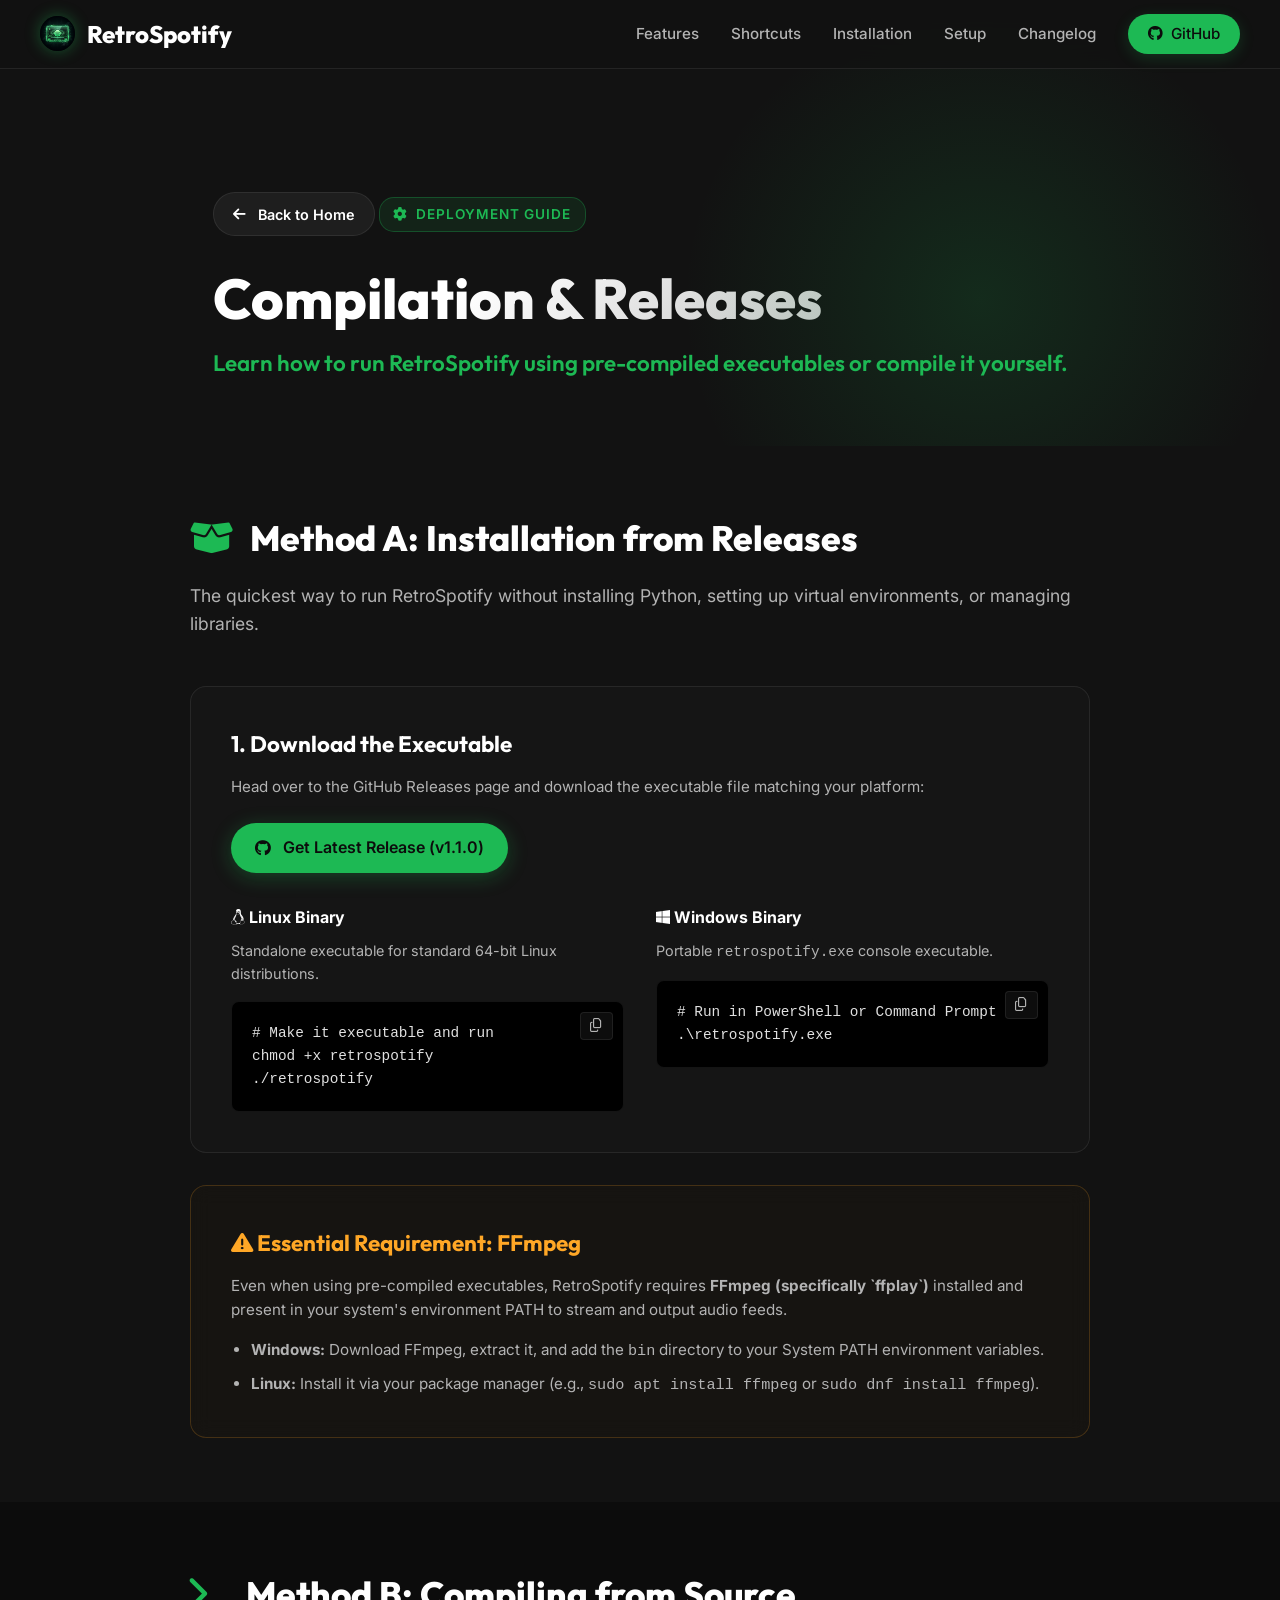
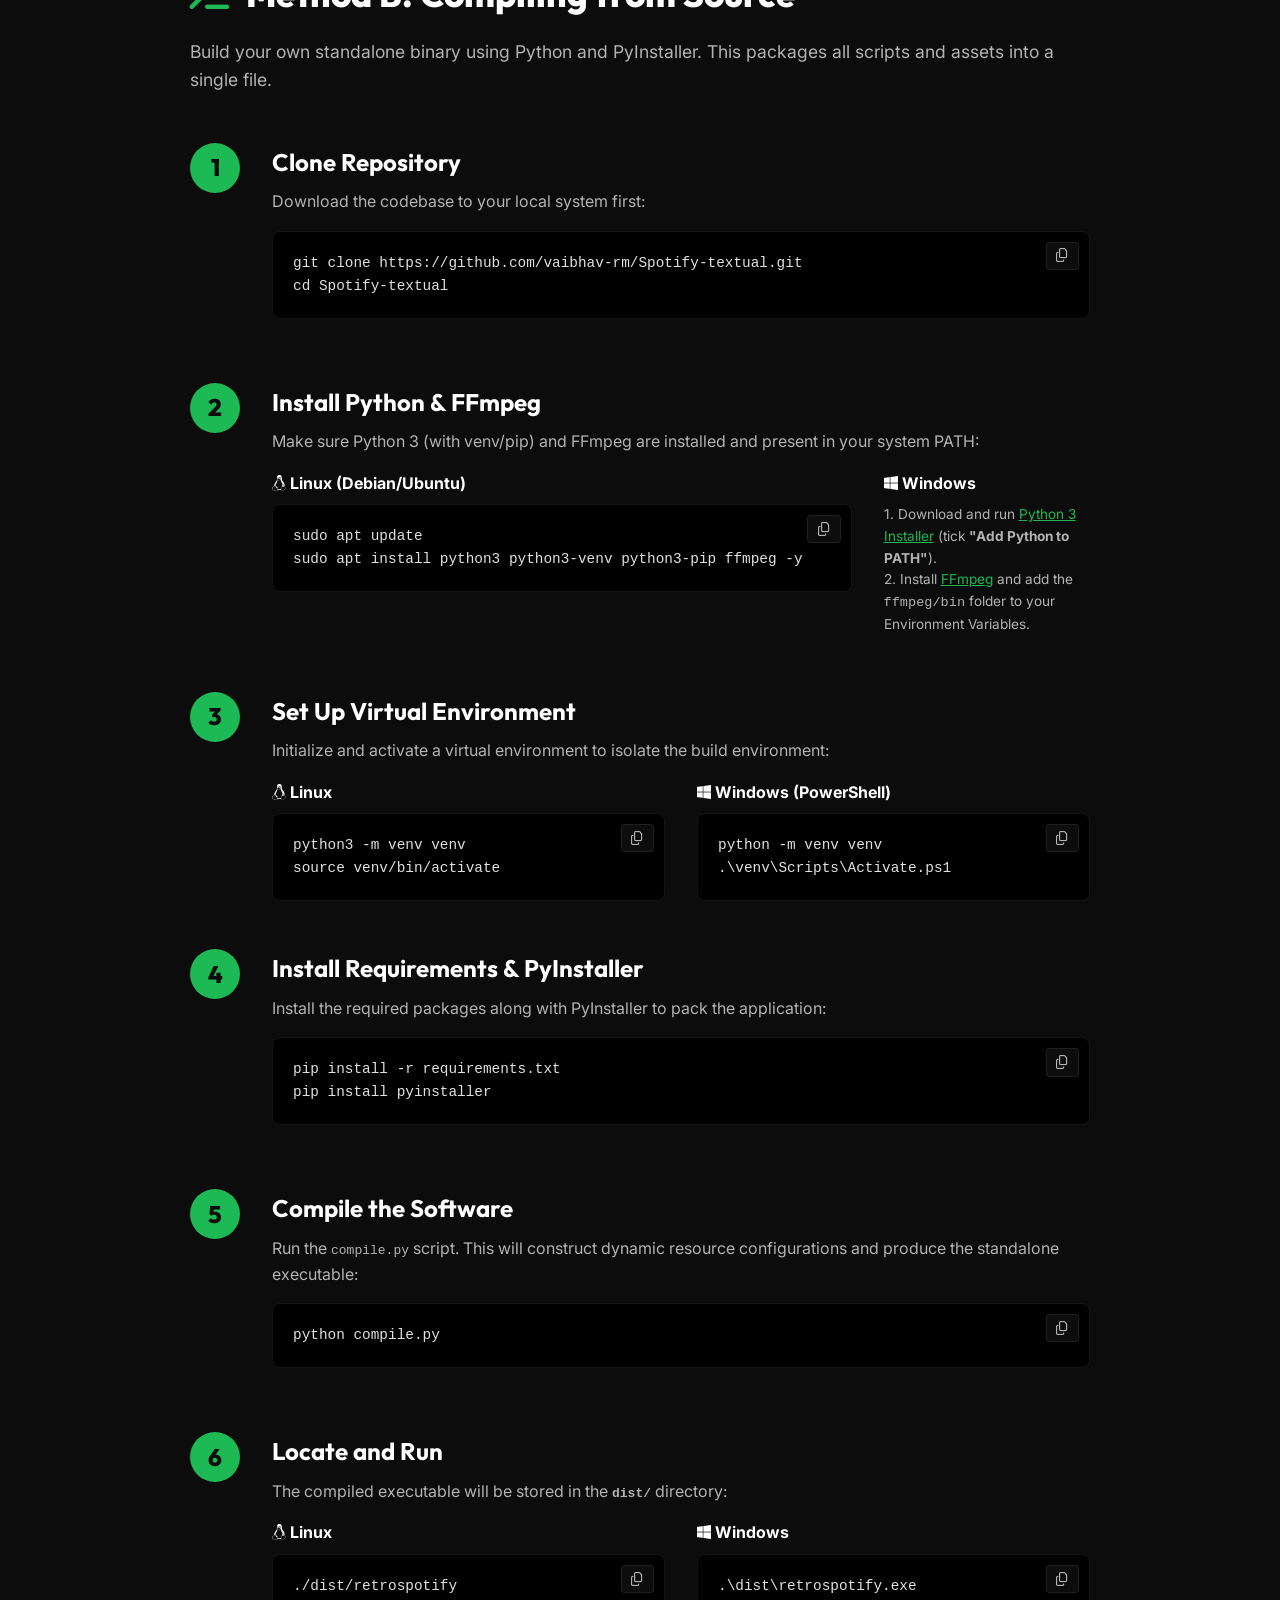
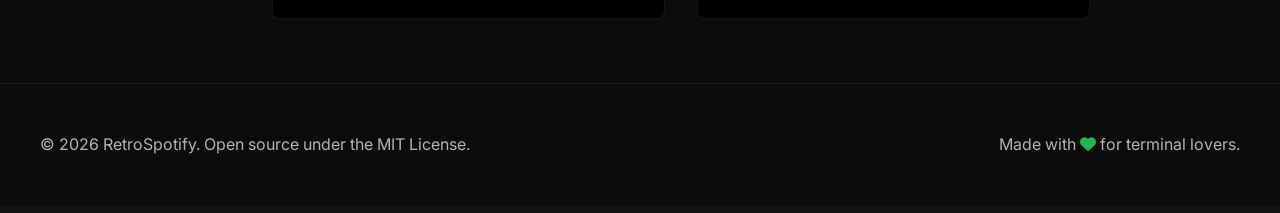
==== docs/compilation.html @ 21599f55 "updated docs" ====
<!DOCTYPE html>
<html lang="en">
<head>
    <meta charset="UTF-8">
    <meta name="viewport" content="width=device-width, initial-scale=1.0">
    <title>RetroSpotify - Compilation & Releases Guide</title>
    <!-- SEO Meta Tags -->
    <meta name="description" content="Official guide to download pre-compiled standalone RetroSpotify binaries or compile them from source on Linux and Windows.">
    <meta name="keywords" content="Spotify, Terminal, Compile, Standalone, PyInstaller, Windows, Linux">
    <!-- Fonts -->
    <link rel="preconnect" href="https://fonts.googleapis.com">
    <link rel="preconnect" href="https://fonts.gstatic.com" crossorigin>
    <link href="https://fonts.googleapis.com/css2?family=Inter:wght@300;400;500;600;700&family=Outfit:wght@400;600;800&display=swap" rel="stylesheet">
    <!-- FontAwesome Icons -->
    <link rel="stylesheet" href="https://cdnjs.cloudflare.com/ajax/libs/font-awesome/6.4.0/css/all.min.css">
    <!-- Custom Stylesheet -->
    <link rel="stylesheet" href="style.css">
</head>
<body>
    <!-- Navigation Bar -->
    <nav class="navbar scrolled" id="navbar">
        <div class="nav-container">
            <a href="index.html" class="nav-logo">
                <img src="logo.png" alt="RetroSpotify Logo">
                <span>RetroSpotify</span>
            </a>
            <div class="nav-links">
                <a href="index.html#features">Features</a>
                <a href="index.html#shortcuts">Shortcuts</a>
                <a href="index.html#installation">Installation</a>
                <a href="index.html#setup">Setup</a>
                <a href="index.html#changelog">Changelog</a>
                <a href="https://github.com/vaibhav-rm/Spotify-textual" target="_blank" class="nav-btn"><i class="fab fa-github"></i> GitHub</a>
            </div>
        </div>
    </nav>

    <!-- Header / Hero section -->
    <header class="hero" style="min-height: auto; padding: 12rem 2rem 4rem 2rem;">
        <div class="hero-glow" style="top: 0; right: 0;"></div>
        <div class="container" style="max-width: 900px;">
            <a href="index.html" class="btn btn-secondary" style="margin-bottom: 2rem; padding: 0.6rem 1.2rem; font-size: 0.9rem;">
                <i class="fas fa-arrow-left"></i> Back to Home
            </a>
            <div class="badge"><i class="fas fa-cog"></i> Deployment Guide</div>
            <h1 style="font-size: 3.5rem; margin-bottom: 1rem;">Compilation & Releases</h1>
            <p class="subtitle" style="font-size: 1.4rem; margin-bottom: 0;">Learn how to run RetroSpotify using pre-compiled executables or compile it yourself.</p>
        </div>
    </header>

    <!-- Method A: Pre-compiled Binaries -->
    <section class="section" id="prebuilt" style="padding: 4rem 2rem;">
        <div class="container" style="max-width: 900px;">
            <div class="section-header" style="text-align: left; margin: 0 0 3rem 0; max-width: 100%;">
                <h2 style="font-size: 2.2rem; display: flex; align-items: center; gap: 1rem;">
                    <span style="color: var(--spotify-green);"><i class="fas fa-box-open"></i></span> Method A: Installation from Releases
                </h2>
                <p>The quickest way to run RetroSpotify without installing Python, setting up virtual environments, or managing libraries.</p>
            </div>

            <div class="features-grid" style="grid-template-columns: 1fr; gap: 2rem;">
                <div class="feature-card" style="background: var(--bg-card); cursor: default;">
                    <h3>1. Download the Executable</h3>
                    <p style="margin-bottom: 1.5rem;">Head over to the GitHub Releases page and download the executable file matching your platform:</p>
                    
                    <div style="display: flex; gap: 1rem; flex-wrap: wrap; margin-bottom: 2rem;">
                        <a href="https://github.com/vaibhav-rm/Spotify-textual/releases/tag/v1.1.0" target="_blank" class="btn btn-primary" style="padding: 0.75rem 1.5rem;">
                            <i class="fab fa-github"></i> Get Latest Release (v1.1.0)
                        </a>
                    </div>

                    <div style="display: grid; grid-template-columns: 1fr 1fr; gap: 2rem; margin-top: 1rem;">
                        <div>
                            <h4 style="color: var(--text-white); margin-bottom: 0.5rem;"><i class="fab fa-linux"></i> Linux Binary</h4>
                            <p style="font-size: 0.9rem; margin-bottom: 1rem;">Standalone executable for standard 64-bit Linux distributions.</p>
                            <div class="code-block" style="margin: 0;">
                                <pre><code># Make it executable and run
chmod +x retrospotify
./retrospotify</code></pre>
                                <button class="copy-btn" onclick="copyCode(this)"><i class="far fa-copy"></i></button>
                            </div>
                        </div>
                        <div>
                            <h4 style="color: var(--text-white); margin-bottom: 0.5rem;"><i class="fab fa-windows"></i> Windows Binary</h4>
                            <p style="font-size: 0.9rem; margin-bottom: 1rem;">Portable <code>retrospotify.exe</code> console executable.</p>
                            <div class="code-block" style="margin: 0;">
                                <pre><code># Run in PowerShell or Command Prompt
.\retrospotify.exe</code></pre>
                                <button class="copy-btn" onclick="copyCode(this)"><i class="far fa-copy"></i></button>
                            </div>
                        </div>
                    </div>
                </div>

                <div class="feature-card" style="border-color: rgba(255, 167, 38, 0.2); background: rgba(255, 167, 38, 0.02); cursor: default;">
                    <h3 style="color: #ffa726;"><i class="fas fa-exclamation-triangle"></i> Essential Requirement: FFmpeg</h3>
                    <p style="margin-top: 0.5rem;">Even when using pre-compiled executables, RetroSpotify requires <strong>FFmpeg (specifically `ffplay`)</strong> installed and present in your system's environment PATH to stream and output audio feeds.</p>
                    <ul style="margin: 1rem 0 0 1.25rem; font-size: 0.95rem; display: flex; flex-direction: column; gap: 0.5rem;">
                        <li><strong>Windows:</strong> Download FFmpeg, extract it, and add the <code>bin</code> directory to your System PATH environment variables.</li>
                        <li><strong>Linux:</strong> Install it via your package manager (e.g., <code>sudo apt install ffmpeg</code> or <code>sudo dnf install ffmpeg</code>).</li>
                    </ul>
                </div>
            </div>
        </div>
    </section>

    <!-- Method B: Compiling from source -->
    <section class="section alt-bg" id="compiling" style="padding: 4rem 2rem;">
        <div class="container" style="max-width: 900px;">
            <div class="section-header" style="text-align: left; margin: 0 0 3rem 0; max-width: 100%;">
                <h2 style="font-size: 2.2rem; display: flex; align-items: center; gap: 1rem;">
                    <span style="color: var(--spotify-green);"><i class="fas fa-terminal"></i></span> Method B: Compiling from Source
                </h2>
                <p>Build your own standalone binary using Python and PyInstaller. This packages all scripts and assets into a single file.</p>
            </div>

            <div class="installation-steps" style="max-width: 100%;">
                <div class="step">
                    <div class="step-num">1</div>
                    <div class="step-content">
                        <h3>Clone Repository</h3>
                        <p>Download the codebase to your local system first:</p>
                        <div class="code-block">
                            <pre><code>git clone https://github.com/vaibhav-rm/Spotify-textual.git
cd Spotify-textual</code></pre>
                            <button class="copy-btn" onclick="copyCode(this)"><i class="far fa-copy"></i></button>
                        </div>
                    </div>
                </div>

                <div class="step">
                    <div class="step-num">2</div>
                    <div class="step-content">
                        <h3>Install Python & FFmpeg</h3>
                        <p>Make sure Python 3 (with venv/pip) and FFmpeg are installed and present in your system PATH:</p>
                        <div style="display: grid; grid-template-columns: 1fr 1fr; gap: 2rem; margin-top: 1rem;">
                            <div>
                                <h4 style="color: var(--text-white); margin-bottom: 0.5rem;"><i class="fab fa-linux"></i> Linux (Debian/Ubuntu)</h4>
                                <div class="code-block" style="margin: 0;">
                                    <pre><code>sudo apt update
sudo apt install python3 python3-venv python3-pip ffmpeg -y</code></pre>
                                    <button class="copy-btn" onclick="copyCode(this)"><i class="far fa-copy"></i></button>
                                </div>
                            </div>
                            <div>
                                <h4 style="color: var(--text-white); margin-bottom: 0.5rem;"><i class="fab fa-windows"></i> Windows</h4>
                                <p style="font-size: 0.85rem; color: var(--text-gray); margin-bottom: 0.5rem;">
                                    1. Download and run <a href="https://www.python.org/downloads/" target="_blank" style="color: var(--spotify-green); text-decoration: underline;">Python 3 Installer</a> (tick <strong>"Add Python to PATH"</strong>).<br>
                                    2. Install <a href="https://ffmpeg.org/download.html" target="_blank" style="color: var(--spotify-green); text-decoration: underline;">FFmpeg</a> and add the <code>ffmpeg/bin</code> folder to your Environment Variables.
                                </p>
                            </div>
                        </div>
                    </div>
                </div>

                <div class="step">
                    <div class="step-num">3</div>
                    <div class="step-content">
                        <h3>Set Up Virtual Environment</h3>
                        <p>Initialize and activate a virtual environment to isolate the build environment:</p>
                        <div style="display: grid; grid-template-columns: 1fr 1fr; gap: 2rem; margin-top: 1rem;">
                            <div>
                                <h4 style="color: var(--text-white); margin-bottom: 0.5rem;"><i class="fab fa-linux"></i> Linux</h4>
                                <div class="code-block" style="margin: 0;">
                                    <pre><code>python3 -m venv venv
source venv/bin/activate</code></pre>
                                    <button class="copy-btn" onclick="copyCode(this)"><i class="far fa-copy"></i></button>
                                </div>
                            </div>
                            <div>
                                <h4 style="color: var(--text-white); margin-bottom: 0.5rem;"><i class="fab fa-windows"></i> Windows (PowerShell)</h4>
                                <div class="code-block" style="margin: 0;">
                                    <pre><code>python -m venv venv
.\venv\Scripts\Activate.ps1</code></pre>
                                    <button class="copy-btn" onclick="copyCode(this)"><i class="far fa-copy"></i></button>
                                </div>
                            </div>
                        </div>
                    </div>
                </div>

                <div class="step">
                    <div class="step-num">4</div>
                    <div class="step-content">
                        <h3>Install Requirements & PyInstaller</h3>
                        <p>Install the required packages along with PyInstaller to pack the application:</p>
                        <div class="code-block">
                            <pre><code>pip install -r requirements.txt
pip install pyinstaller</code></pre>
                            <button class="copy-btn" onclick="copyCode(this)"><i class="far fa-copy"></i></button>
                        </div>
                    </div>
                </div>

                <div class="step">
                    <div class="step-num">5</div>
                    <div class="step-content">
                        <h3>Compile the Software</h3>
                        <p>Run the <code>compile.py</code> script. This will construct dynamic resource configurations and produce the standalone executable:</p>
                        <div class="code-block">
                            <pre><code>python compile.py</code></pre>
                            <button class="copy-btn" onclick="copyCode(this)"><i class="far fa-copy"></i></button>
                        </div>
                    </div>
                </div>

                <div class="step">
                    <div class="step-num">6</div>
                    <div class="step-content">
                        <h3>Locate and Run</h3>
                        <p>The compiled executable will be stored in the <strong><code>dist/</code></strong> directory:</p>
                        <div style="display: grid; grid-template-columns: 1fr 1fr; gap: 2rem; margin-top: 1rem;">
                            <div>
                                <h4 style="color: var(--text-white); margin-bottom: 0.5rem;"><i class="fab fa-linux"></i> Linux</h4>
                                <div class="code-block" style="margin: 0;">
                                    <pre><code>./dist/retrospotify</code></pre>
                                    <button class="copy-btn" onclick="copyCode(this)"><i class="far fa-copy"></i></button>
                                </div>
                            </div>
                            <div>
                                <h4 style="color: var(--text-white); margin-bottom: 0.5rem;"><i class="fab fa-windows"></i> Windows</h4>
                                <div class="code-block" style="margin: 0;">
                                    <pre><code>.\dist\retrospotify.exe</code></pre>
                                    <button class="copy-btn" onclick="copyCode(this)"><i class="far fa-copy"></i></button>
                                </div>
                            </div>
                        </div>
                    </div>
                </div>
            </div>
        </div>
    </section>

    <!-- Footer -->
    <footer class="footer">
        <div class="container footer-content">
            <p>&copy; 2026 RetroSpotify. Open source under the MIT License.</p>
            <p>Made with <i class="fas fa-heart" style="color: #1db954;"></i> for terminal lovers.</p>
        </div>
    </footer>

    <!-- Interactive script -->
    <script>
        // Copy to clipboard helper
        function copyCode(btn) {
            const pre = btn.previousElementSibling;
            const code = pre.textContent;
            navigator.clipboard.writeText(code).then(() => {
                btn.innerHTML = '<i class="fas fa-check" style="color: #1db954;"></i>';
                setTimeout(() => {
                    btn.innerHTML = '<i class="far fa-copy"></i>';
                }, 2000);
            });
        }
    </script>
</body>
</html>
---- docs/style.css ----
/* Core Styles & Palette */
:root {
    --bg-darker: #0c0c0c;
    --bg-dark: #121212;
    --bg-card: rgba(24, 24, 24, 0.7);
    --spotify-green: #1db954;
    --spotify-glow: #1ed760;
    --text-white: #ffffff;
    --text-gray: #b3b3b3;
    --text-dark: #7a7a7a;
    --border-color: rgba(255, 255, 255, 0.08);
    --font-heading: 'Outfit', sans-serif;
    --font-body: 'Inter', sans-serif;
    --transition: all 0.3s cubic-bezier(0.4, 0, 0.2, 1);
}

* {
    box-sizing: border-box;
    margin: 0;
    padding: 0;
    scroll-behavior: smooth;
}

body {
    background-color: var(--bg-dark);
    color: var(--text-gray);
    font-family: var(--font-body);
    line-height: 1.6;
    overflow-x: hidden;
}

/* Scrollbar Customization */
::-webkit-scrollbar {
    width: 8px;
}
::-webkit-scrollbar-track {
    background: var(--bg-darker);
}
::-webkit-scrollbar-thumb {
    background: #333;
    border-radius: 4px;
}
::-webkit-scrollbar-thumb:hover {
    background: var(--spotify-green);
}

/* Glassmorphism Navigation Bar */
.navbar {
    position: fixed;
    top: 0;
    left: 0;
    width: 100%;
    z-index: 1000;
    padding: 1.25rem 2rem;
    transition: var(--transition);
}

.navbar.scrolled {
    background: rgba(18, 18, 18, 0.85);
    backdrop-filter: blur(15px);
    -webkit-backdrop-filter: blur(15px);
    border-bottom: 1px solid var(--border-color);
    padding: 0.85rem 2rem;
}

.nav-container {
    max-width: 1200px;
    margin: 0 auto;
    display: flex;
    justify-content: space-between;
    align-items: center;
}

.nav-logo {
    display: flex;
    align-items: center;
    gap: 0.75rem;
    text-decoration: none;
    font-family: var(--font-heading);
    font-weight: 800;
    font-size: 1.5rem;
    color: var(--text-white);
}

.nav-logo img {
    height: 35px;
    width: 35px;
    border-radius: 50%;
    box-shadow: 0 0 15px rgba(29, 185, 84, 0.4);
}

.nav-links {
    display: flex;
    align-items: center;
    gap: 2rem;
}

.nav-links a {
    text-decoration: none;
    color: var(--text-gray);
    font-weight: 500;
    font-size: 0.95rem;
    transition: var(--transition);
}

.nav-links a:hover {
    color: var(--spotify-green);
}

.nav-btn {
    background: var(--spotify-green);
    color: var(--bg-darker) !important;
    padding: 0.5rem 1.25rem;
    border-radius: 20px;
    font-weight: 600;
    display: flex;
    align-items: center;
    gap: 0.5rem;
    box-shadow: 0 4px 15px rgba(29, 185, 84, 0.2);
}

.nav-btn:hover {
    background: var(--spotify-glow);
    transform: translateY(-2px);
    box-shadow: 0 6px 20px rgba(29, 185, 84, 0.4);
}

.mobile-toggle {
    display: none;
    background: none;
    border: none;
    color: var(--text-white);
    font-size: 1.5rem;
    cursor: pointer;
}

/* Hero Section with Glowing Accents */
.hero {
    position: relative;
    padding: 10rem 2rem 6rem 2rem;
    min-height: 100vh;
    display: flex;
    align-items: center;
    overflow: hidden;
}

.hero-glow {
    position: absolute;
    top: -10%;
    right: -10%;
    width: 600px;
    height: 600px;
    background: radial-gradient(circle, rgba(29, 185, 84, 0.15) 0%, rgba(0,0,0,0) 70%);
    z-index: 1;
    pointer-events: none;
}

.hero-container {
    max-width: 1200px;
    margin: 0 auto;
    display: grid;
    grid-template-columns: 1.1fr 0.9fr;
    gap: 4rem;
    align-items: center;
    position: relative;
    z-index: 2;
}

.badge {
    display: inline-flex;
    align-items: center;
    gap: 0.5rem;
    background: rgba(29, 185, 84, 0.1);
    border: 1px solid rgba(29, 185, 84, 0.3);
    color: var(--spotify-green);
    padding: 0.35rem 0.85rem;
    border-radius: 15px;
    font-size: 0.85rem;
    font-weight: 600;
    margin-bottom: 1.5rem;
    text-transform: uppercase;
    letter-spacing: 1px;
}

.hero h1 {
    font-family: var(--font-heading);
    font-size: 4.5rem;
    font-weight: 800;
    line-height: 1.1;
    color: var(--text-white);
    margin-bottom: 1rem;
    background: linear-gradient(135deg, #ffffff 30%, #a3a3a3 100%);
    -webkit-background-clip: text;
    -webkit-text-fill-color: transparent;
}

.subtitle {
    font-family: var(--font-heading);
    font-size: 1.8rem;
    font-weight: 600;
    color: var(--spotify-green);
    margin-bottom: 1.5rem;
}

.hero .description {
    font-size: 1.1rem;
    color: var(--text-gray);
    margin-bottom: 2.5rem;
    max-width: 600px;
}

.hero-actions {
    display: flex;
    gap: 1rem;
}

.btn {
    text-decoration: none;
    padding: 0.85rem 2rem;
    border-radius: 30px;
    font-weight: 600;
    font-size: 1rem;
    display: inline-flex;
    align-items: center;
    gap: 0.75rem;
    transition: var(--transition);
}

.btn-primary {
    background: var(--spotify-green);
    color: var(--bg-darker);
    box-shadow: 0 4px 20px rgba(29, 185, 84, 0.3);
}

.btn-primary:hover {
    background: var(--spotify-glow);
    transform: translateY(-3px);
    box-shadow: 0 8px 25px rgba(29, 185, 84, 0.5);
}

.btn-secondary {
    background: rgba(255, 255, 255, 0.05);
    border: 1px solid var(--border-color);
    color: var(--text-white);
}

.btn-secondary:hover {
    background: rgba(255, 255, 255, 0.1);
    transform: translateY(-3px);
}

.hero-visual {
    display: flex;
    justify-content: center;
}

.screenshot-wrapper {
    position: relative;
    width: 100%;
    max-width: 500px;
}

.app-screenshot {
    width: 100%;
    height: auto;
    border-radius: 12px;
    border: 1px solid var(--border-color);
    box-shadow: 0 20px 50px rgba(0,0,0,0.5);
    transition: var(--transition);
}

.app-screenshot:hover {
    transform: translateY(-5px) scale(1.02);
}

.screenshot-glow {
    position: absolute;
    top: 10%;
    left: 10%;
    right: 10%;
    bottom: 10%;
    background: rgba(29, 185, 84, 0.2);
    filter: blur(50px);
    z-index: -1;
    pointer-events: none;
}

/* Sections */
.section {
    padding: 8rem 2rem;
    position: relative;
}

.alt-bg {
    background-color: var(--bg-darker);
}

.container {
    max-width: 1200px;
    margin: 0 auto;
}

.section-header {
    text-align: center;
    max-width: 700px;
    margin: 0 auto 5rem auto;
}

.section-header h2 {
    font-family: var(--font-heading);
    font-size: 3rem;
    font-weight: 800;
    color: var(--text-white);
    margin-bottom: 1rem;
}

.section-header p {
    font-size: 1.1rem;
    color: var(--text-gray);
}

/* CSS Grid Cards (Glassmorphism) */
.features-grid {
    display: grid;
    grid-template-columns: repeat(auto-fit, minmax(320px, 1fr));
    gap: 2rem;
}

.feature-card {
    background: var(--bg-card);
    backdrop-filter: blur(10px);
    -webkit-backdrop-filter: blur(10px);
    border: 1px solid var(--border-color);
    padding: 2.5rem;
    border-radius: 16px;
    transition: var(--transition);
    position: relative;
    overflow: hidden;
}

.feature-card::before {
    content: '';
    position: absolute;
    top: 0;
    left: 0;
    width: 100%;
    height: 100%;
    background: radial-gradient(circle at top left, rgba(29, 185, 84, 0.1) 0%, rgba(0,0,0,0) 50%);
    opacity: 0;
    transition: var(--transition);
}

.feature-card:hover {
    transform: translateY(-5px);
    border-color: rgba(29, 185, 84, 0.3);
    box-shadow: 0 10px 30px rgba(0,0,0,0.3);
}

.feature-card:hover::before {
    opacity: 1;
}

.feature-icon {
    height: 50px;
    width: 50px;
    background: rgba(29, 185, 84, 0.1);
    color: var(--spotify-green);
    border-radius: 12px;
    display: flex;
    align-items: center;
    justify-content: center;
    font-size: 1.35rem;
    margin-bottom: 1.5rem;
    transition: var(--transition);
}

.feature-card:hover .feature-icon {
    background: var(--spotify-green);
    color: var(--bg-darker);
    transform: scale(1.1);
}

.feature-card h3 {
    font-family: var(--font-heading);
    font-size: 1.4rem;
    color: var(--text-white);
    margin-bottom: 0.75rem;
}

.feature-card p {
    font-size: 0.95rem;
    color: var(--text-gray);
}

/* Keyboard Explorer Interface */
.keyboard-explorer {
    display: grid;
    grid-template-columns: 1.2fr 0.8fr;
    gap: 3rem;
    align-items: start;
}

.keyboard-grid {
    display: grid;
    grid-template-columns: repeat(5, 1fr);
    gap: 0.75rem;
}

.key {
    background: rgba(255, 255, 255, 0.03);
    border: 1px solid var(--border-color);
    color: var(--text-white);
    padding: 1.25rem 0.5rem;
    border-radius: 8px;
    font-family: var(--font-heading);
    font-weight: 600;
    font-size: 0.95rem;
    cursor: pointer;
    transition: var(--transition);
    text-align: center;
    box-shadow: 0 4px 6px rgba(0,0,0,0.2);
}

.key:hover {
    background: rgba(255, 255, 255, 0.08);
    transform: translateY(-2px);
    border-color: rgba(255,255,255,0.2);
}

.key.active {
    background: var(--spotify-green);
    color: var(--bg-darker);
    border-color: var(--spotify-green);
    box-shadow: 0 0 15px rgba(29, 185, 84, 0.4);
    transform: translateY(-1px) scale(0.98);
}

kbd {
    background: rgba(255,255,255,0.1);
    border-radius: 4px;
    border: 1px solid rgba(255,255,255,0.2);
    padding: 0.15rem 0.4rem;
    font-family: monospace;
    font-size: 0.85rem;
    color: var(--text-white);
}

.shortcut-detail-card {
    background: var(--bg-card);
    border: 1px solid var(--border-color);
    border-radius: 16px;
    padding: 3rem 2.5rem;
    text-align: center;
    position: sticky;
    top: 100px;
    display: flex;
    flex-direction: column;
    align-items: center;
    justify-content: center;
    min-height: 250px;
}

.detail-icon {
    font-size: 3rem;
    color: var(--spotify-green);
    margin-bottom: 1.5rem;
    opacity: 0.8;
}

.shortcut-detail-card h3 {
    font-family: var(--font-heading);
    font-size: 1.8rem;
    color: var(--text-white);
    margin-bottom: 1rem;
}

.shortcut-detail-card p {
    font-size: 1rem;
    color: var(--text-gray);
    max-width: 400px;
}

/* Code Blocks & Copy Helper */
.code-block {
    position: relative;
    background: #000000;
    border-radius: 8px;
    border: 1px solid var(--border-color);
    margin: 1rem 0;
    padding: 1.25rem 3rem 1.25rem 1.25rem;
    overflow-x: auto;
}

.code-block pre {
    font-family: 'Courier New', Courier, monospace;
    font-size: 0.9rem;
    color: #e0e0e0;
}

.copy-btn {
    position: absolute;
    top: 10px;
    right: 10px;
    background: rgba(255, 255, 255, 0.05);
    border: 1px solid var(--border-color);
    color: var(--text-gray);
    border-radius: 4px;
    padding: 0.35rem 0.6rem;
    cursor: pointer;
    transition: var(--transition);
}

.copy-btn:hover {
    background: rgba(255, 255, 255, 0.15);
    color: var(--text-white);
}

/* Setup & Installation Layouts */
.installation-steps {
    display: flex;
    flex-direction: column;
    gap: 3rem;
    max-width: 800px;
    margin: 0 auto;
}

.step {
    display: flex;
    gap: 2rem;
    align-items: flex-start;
}

.step-num {
    height: 50px;
    width: 50px;
    border-radius: 50%;
    background: var(--spotify-green);
    color: var(--bg-darker);
    display: flex;
    align-items: center;
    justify-content: center;
    font-family: var(--font-heading);
    font-weight: 800;
    font-size: 1.5rem;
    flex-shrink: 0;
}

.step-content {
    flex-grow: 1;
}

.step-content h3 {
    font-family: var(--font-heading);
    font-size: 1.5rem;
    color: var(--text-white);
    margin-bottom: 0.5rem;
}

.setup-grid {
    display: grid;
    grid-template-columns: 1fr 1fr;
    gap: 3rem;
}

.setup-card {
    background: var(--bg-card);
    border: 1px solid var(--border-color);
    padding: 2.5rem;
    border-radius: 16px;
}

.setup-card h3 {
    font-family: var(--font-heading);
    font-size: 1.4rem;
    color: var(--text-white);
    margin-bottom: 1rem;
}

.setup-card ul {
    margin-top: 1rem;
    padding-left: 1.25rem;
    display: flex;
    flex-direction: column;
    gap: 0.5rem;
}

.setup-card a {
    color: var(--spotify-green);
    text-decoration: none;
    font-weight: 600;
}

.setup-card a:hover {
    text-decoration: underline;
}

/* Footer styling */
.footer {
    border-top: 1px solid var(--border-color);
    padding: 3rem 2rem;
    background: var(--bg-darker);
}

.footer-content {
    display: flex;
    justify-content: space-between;
    align-items: center;
}

/* Changelog Styles */
.changelog-timeline {
    max-width: 800px;
    margin: 0 auto;
    position: relative;
    padding-left: 2rem;
    border-left: 2px solid var(--border-color);
}

.changelog-item {
    position: relative;
    margin-bottom: 4rem;
}

.changelog-item:last-child {
    margin-bottom: 0;
}

.changelog-badge {
    position: absolute;
    left: -2.75rem;
    top: 8px;
    background: var(--bg-dark);
    border: 2px solid var(--spotify-green);
    border-radius: 50%;
    width: 22px;
    height: 22px;
    display: flex;
    align-items: center;
    justify-content: center;
    box-shadow: 0 0 10px rgba(29, 185, 84, 0.4);
}

.changelog-content {
    background: var(--bg-card);
    border: 1px solid var(--border-color);
    border-radius: 16px;
    padding: 2.5rem;
    backdrop-filter: blur(10px);
}

.changelog-header {
    display: flex;
    justify-content: space-between;
    align-items: center;
    margin-bottom: 1.5rem;
    flex-wrap: wrap;
    gap: 1rem;
}

.changelog-title {
    font-family: var(--font-heading);
    font-size: 1.8rem;
    font-weight: 800;
    color: var(--text-white);
}

.changelog-date {
    font-size: 0.9rem;
    color: var(--text-dark);
    font-weight: 600;
}

.changelog-tags {
    display: flex;
    gap: 0.5rem;
    margin-bottom: 1.5rem;
}

.changelog-tag {
    font-size: 0.75rem;
    font-weight: 700;
    text-transform: uppercase;
    padding: 0.2rem 0.6rem;
    border-radius: 4px;
    letter-spacing: 0.5px;
}

.tag-added {
    background: rgba(29, 185, 84, 0.1);
    color: var(--spotify-green);
    border: 1px solid rgba(29, 185, 84, 0.2);
}

.tag-fixed {
    background: rgba(239, 83, 80, 0.1);
    color: #ef5350;
    border: 1px solid rgba(239, 83, 80, 0.2);
}

.tag-improved {
    background: rgba(66, 165, 245, 0.1);
    color: #42a5f5;
    border: 1px solid rgba(66, 165, 245, 0.2);
}

.changelog-list {
    list-style: none;
    display: flex;
    flex-direction: column;
    gap: 0.75rem;
    margin-bottom: 2rem;
}

.changelog-list li {
    position: relative;
    padding-left: 1.5rem;
    font-size: 0.95rem;
}

.changelog-list li::before {
    content: "•";
    color: var(--spotify-green);
    position: absolute;
    left: 0;
    font-weight: bold;
}

.changelog-footer {
    border-top: 1px solid var(--border-color);
    padding-top: 1.5rem;
    display: flex;
    justify-content: flex-end;
}

.release-link {
    color: var(--spotify-green);
    text-decoration: none;
    font-weight: 600;
    display: inline-flex;
    align-items: center;
    gap: 0.5rem;
    transition: var(--transition);
}

.release-link:hover {
    color: var(--spotify-glow);
    text-decoration: underline;
}

/* Responsive Queries */
@media (max-width: 1024px) {
    .hero-container {
        grid-template-columns: 1fr;
        gap: 3rem;
        text-align: center;
    }
    
    .hero .description {
        margin-left: auto;
        margin-right: auto;
    }
    
    .hero-actions {
        justify-content: center;
    }
    
    .keyboard-explorer {
        grid-template-columns: 1fr;
    }
    
    .shortcut-detail-card {
        position: static;
        min-height: auto;
        padding: 2rem;
    }
}

@media (max-width: 768px) {
    .hero h1 {
        font-size: 3rem;
    }
    
    .subtitle {
        font-size: 1.4rem;
    }
    
    .nav-links {
        display: none;
        flex-direction: column;
        position: absolute;
        top: 100%;
        left: 0;
        width: 100%;
        background: rgba(18, 18, 18, 0.95);
        backdrop-filter: blur(10px);
        padding: 2rem;
        border-bottom: 1px solid var(--border-color);
        gap: 1.5rem;
    }
    
    .nav-links.open {
        display: flex;
    }
    
    .mobile-toggle {
        display: block;
    }
    
    .setup-grid {
        grid-template-columns: 1fr;
        gap: 2rem;
    }
    
    .footer-content {
        flex-direction: column;
        gap: 1rem;
        text-align: center;
    }
    
    .keyboard-grid {
        grid-template-columns: repeat(3, 1fr);
    }
    
    .key[style*="span 5"] {
        grid-column: span 3 !important;
    }
}
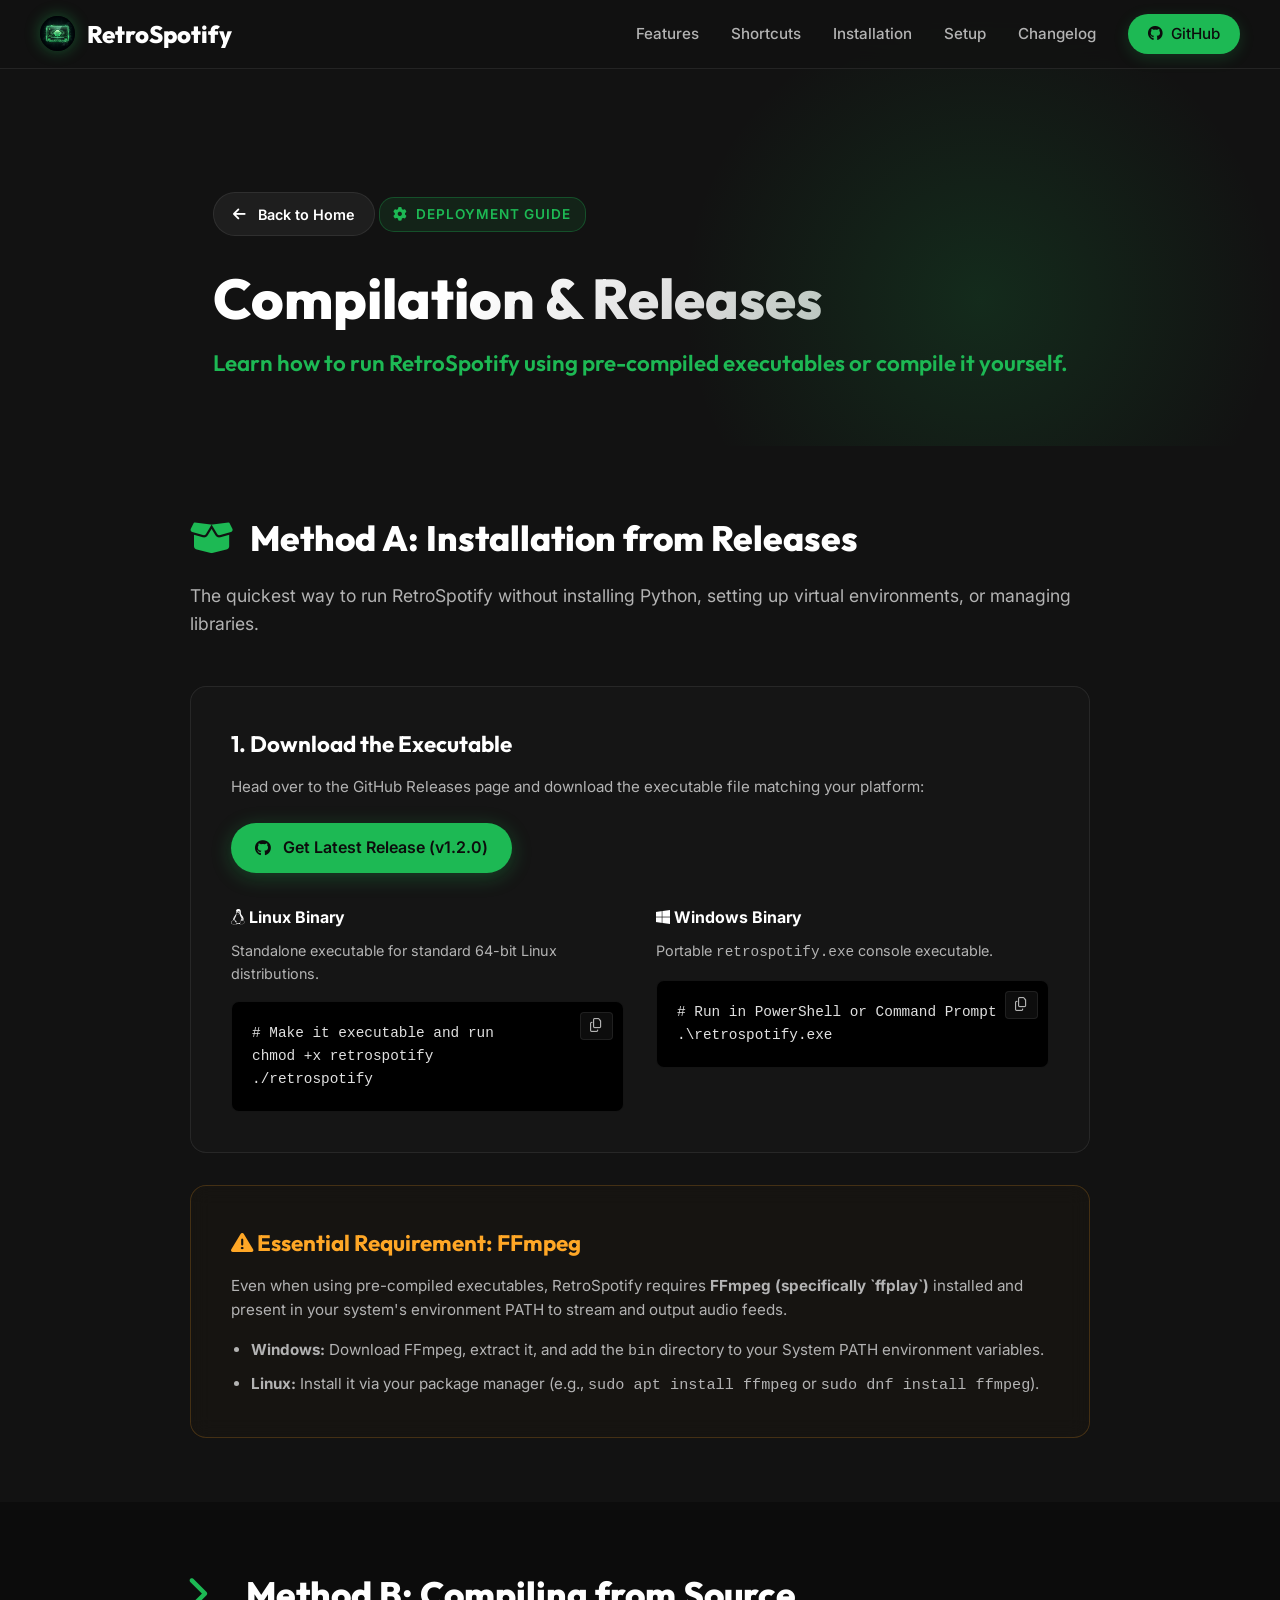
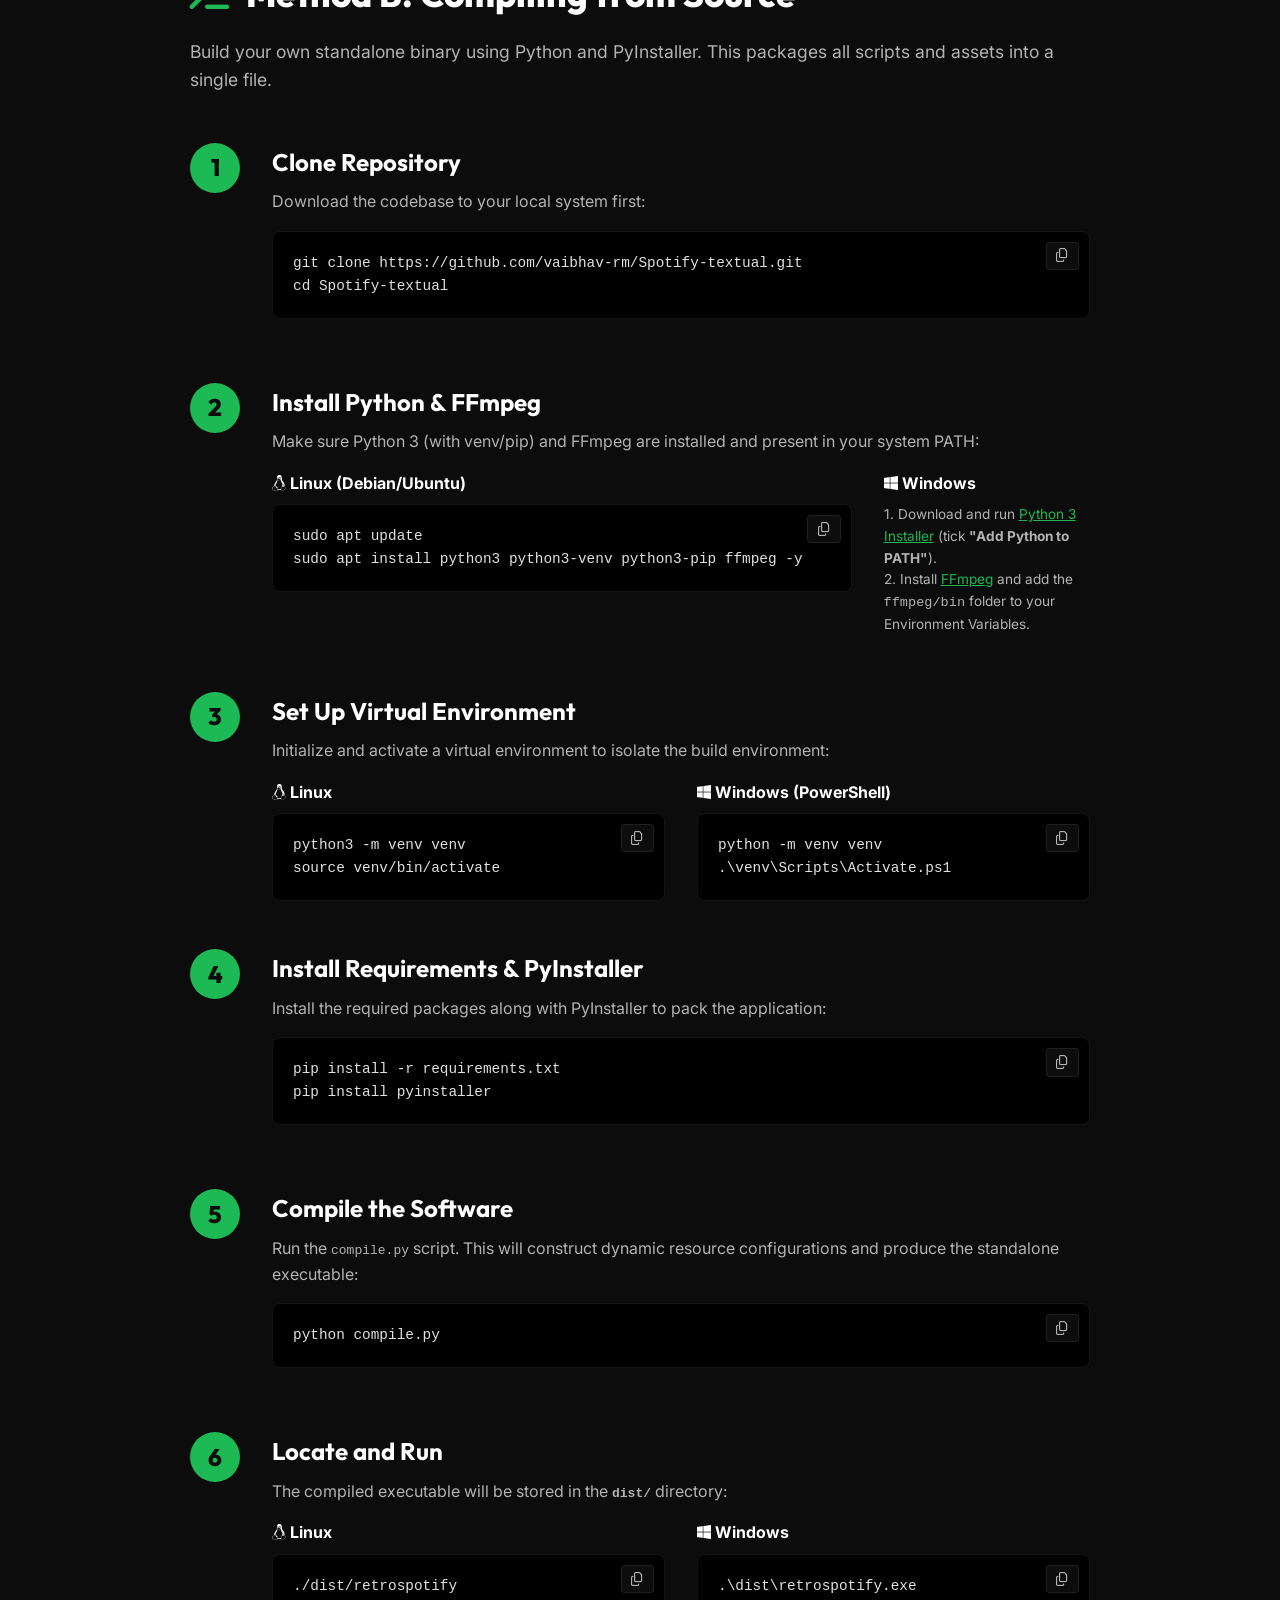
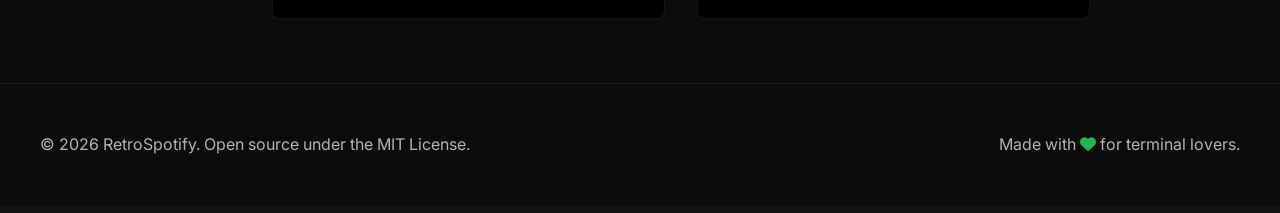
==== commit 5ef6d2aa: "v1.2.0 qol updates and fixes" ====
--- a/docs/compilation.html
+++ b/docs/compilation.html
@@ -64,8 +64,8 @@
                     <p style="margin-bottom: 1.5rem;">Head over to the GitHub Releases page and download the executable file matching your platform:</p>
                     
                     <div style="display: flex; gap: 1rem; flex-wrap: wrap; margin-bottom: 2rem;">
-                        <a href="https://github.com/vaibhav-rm/Spotify-textual/releases/tag/v1.1.0" target="_blank" class="btn btn-primary" style="padding: 0.75rem 1.5rem;">
-                            <i class="fab fa-github"></i> Get Latest Release (v1.1.0)
+                        <a href="https://github.com/vaibhav-rm/Spotify-textual/releases/tag/v1.2.0" target="_blank" class="btn btn-primary" style="padding: 0.75rem 1.5rem;">
+                            <i class="fab fa-github"></i> Get Latest Release (v1.2.0)
                         </a>
                     </div>
 
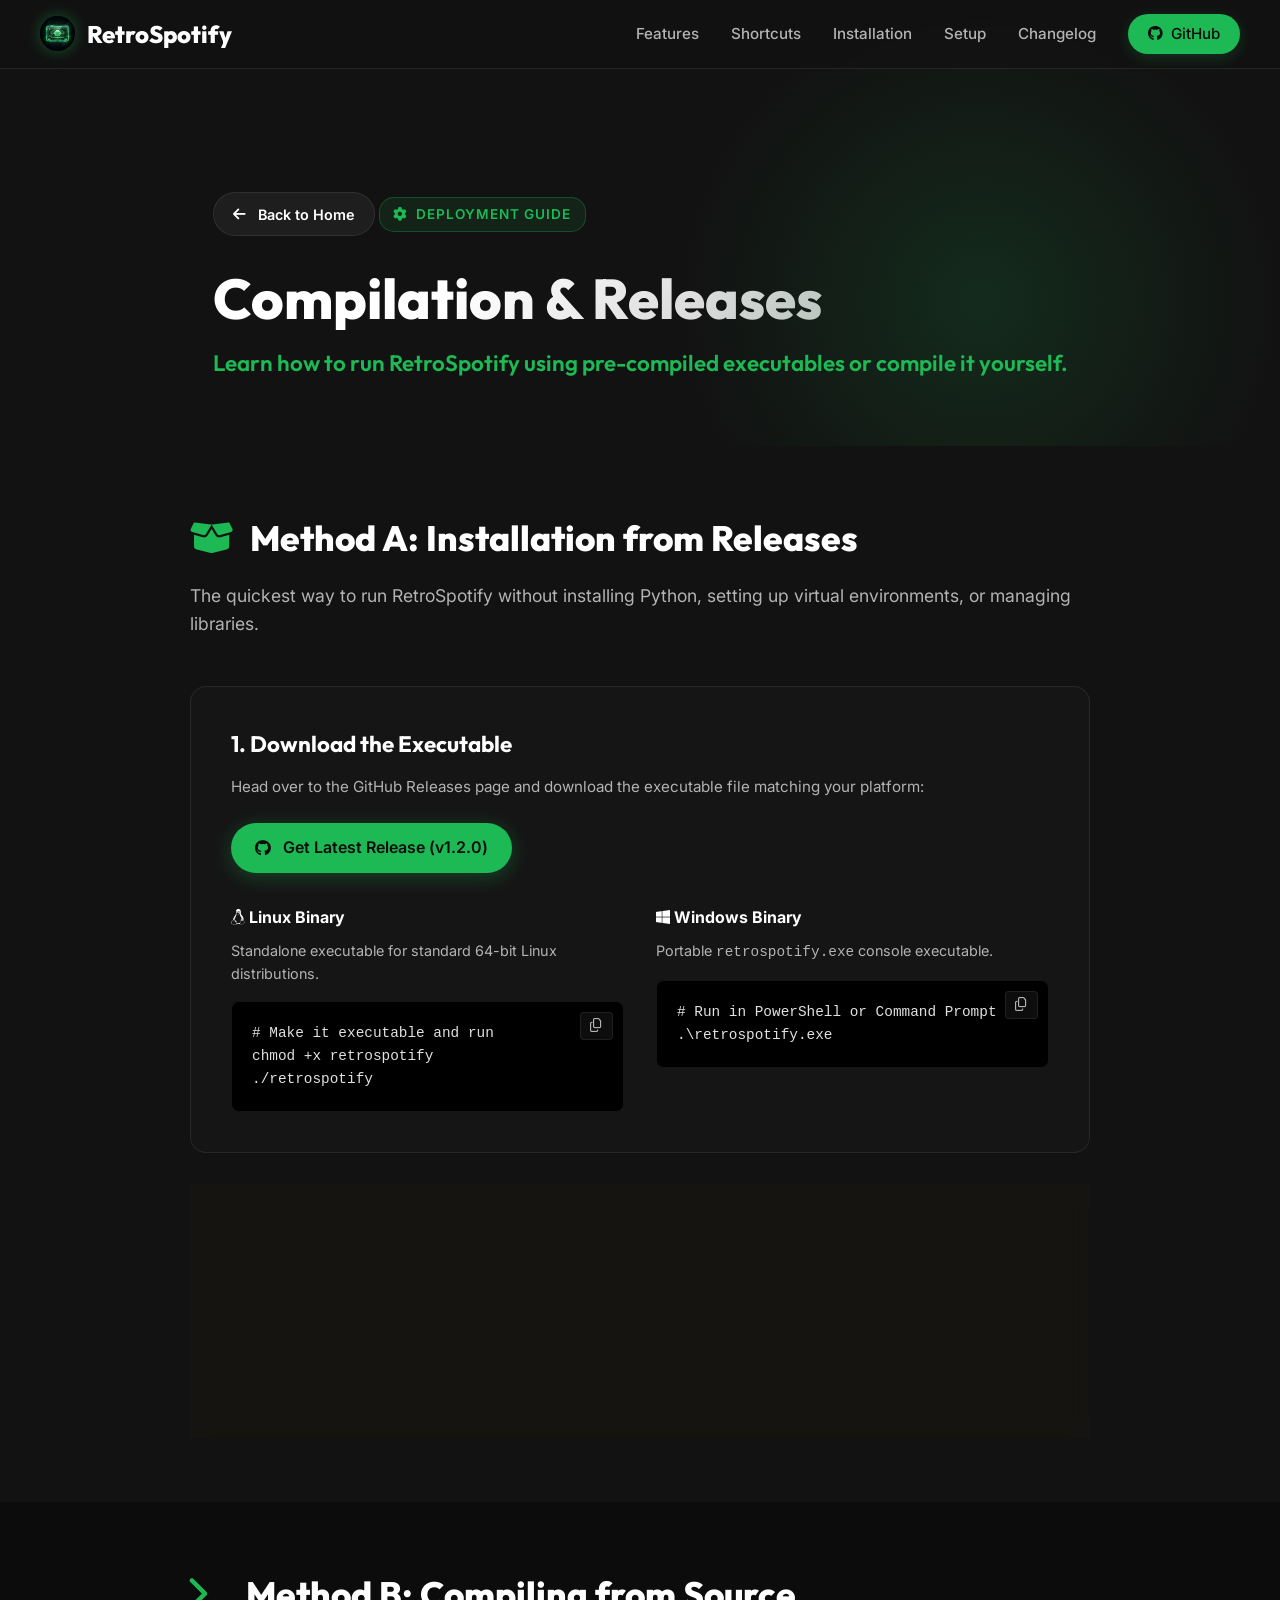
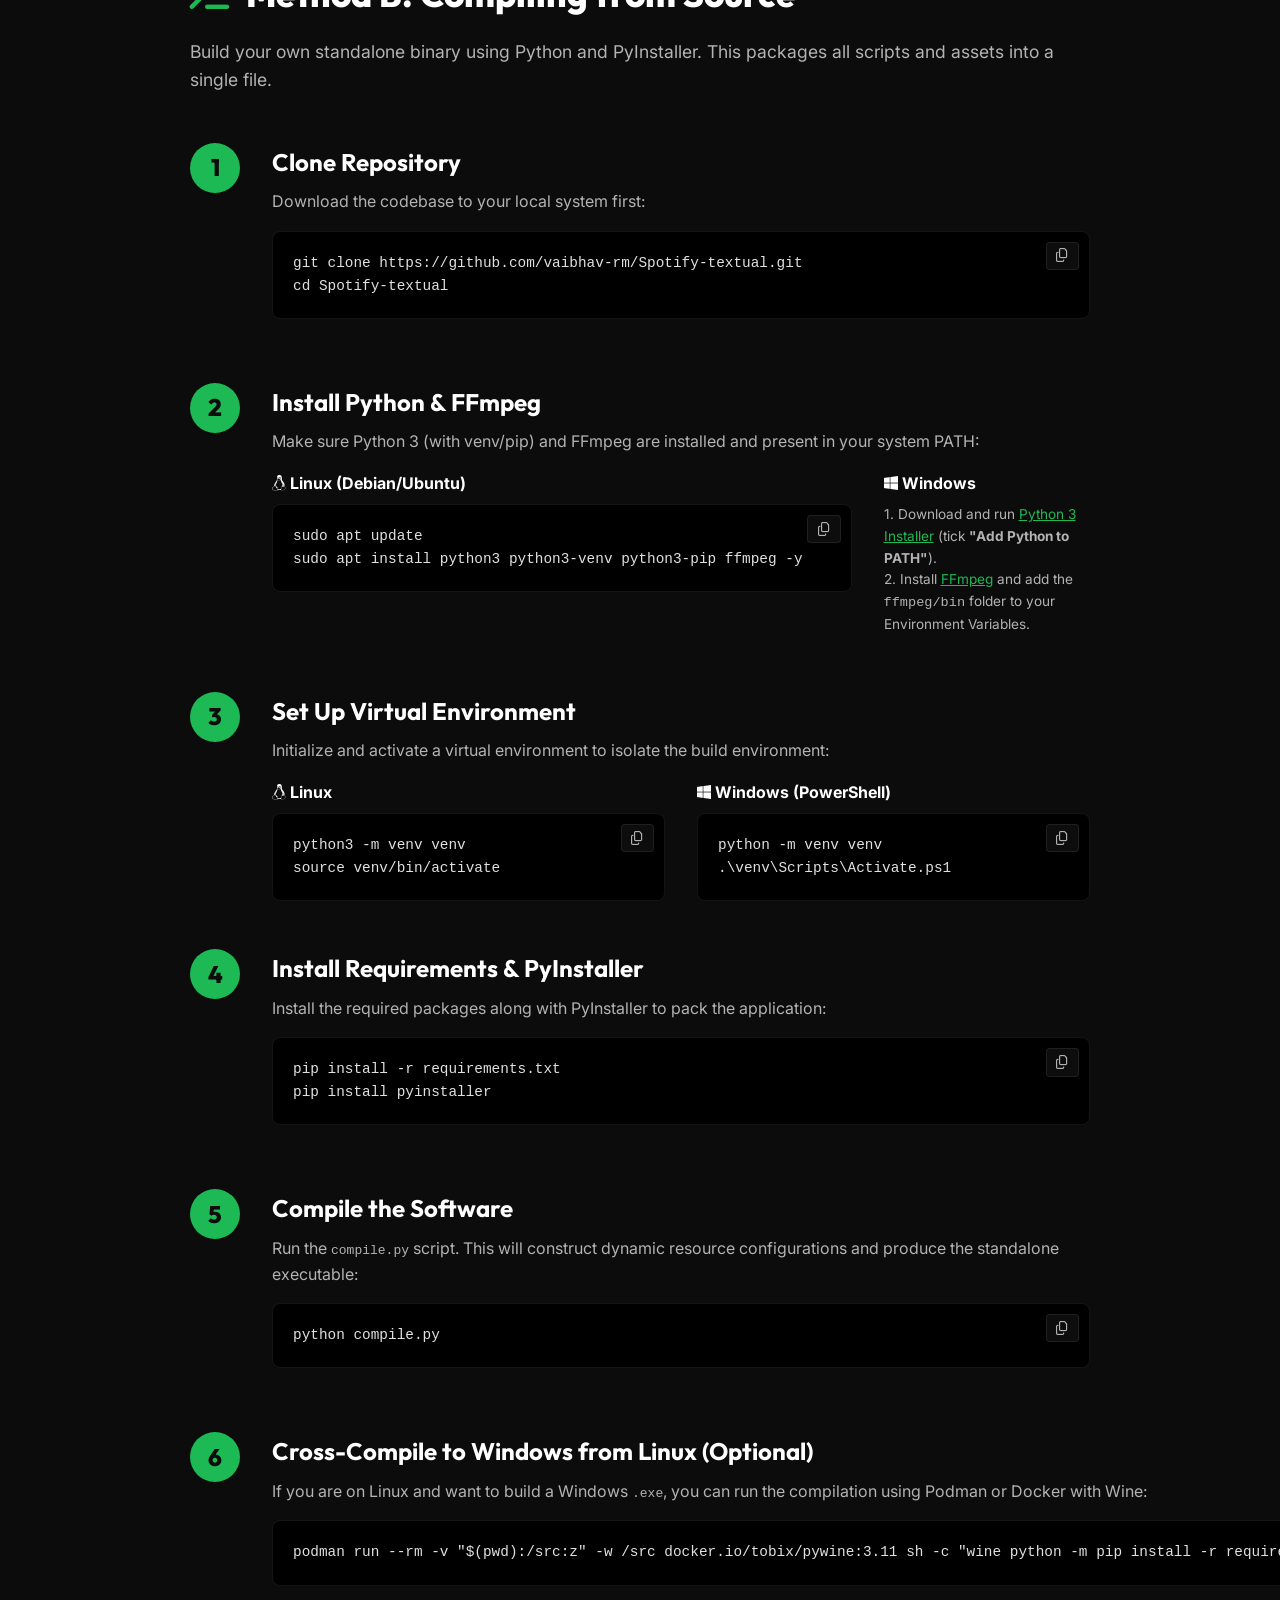
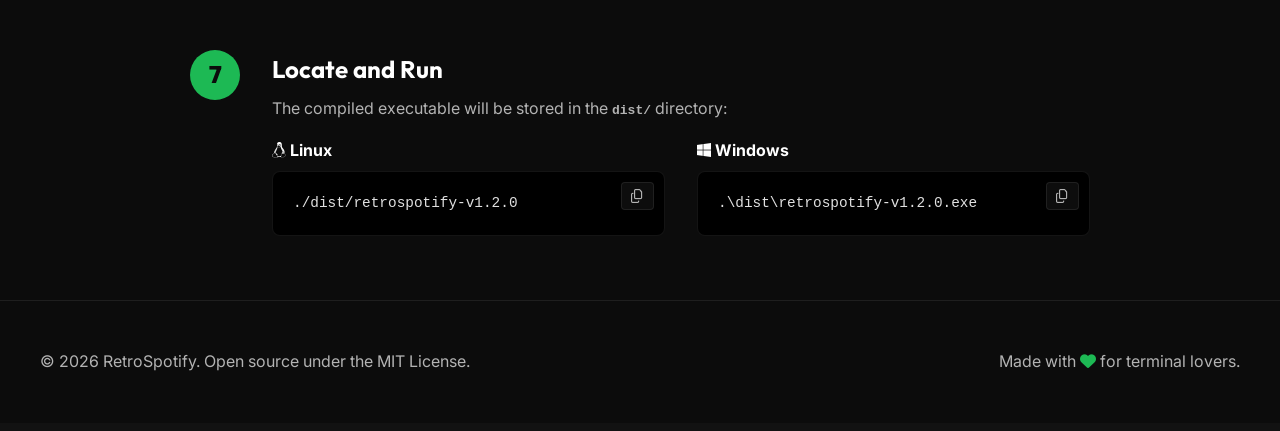
==== commit 9fadce49: "docs: add Windows cross-compilation instructions using podman" ====
--- a/docs/compilation.html
+++ b/docs/compilation.html
@@ -207,20 +207,32 @@
                 <div class="step">
                     <div class="step-num">6</div>
                     <div class="step-content">
+                        <h3>Cross-Compile to Windows from Linux (Optional)</h3>
+                        <p>If you are on Linux and want to build a Windows <code>.exe</code>, you can run the compilation using Podman or Docker with Wine:</p>
+                        <div class="code-block">
+                            <pre><code>podman run --rm -v "$(pwd):/src:z" -w /src docker.io/tobix/pywine:3.11 sh -c "wine python -m pip install -r requirements.txt && wine python -m pip install pyinstaller && wine pyinstaller --clean -y retrospotify.spec"</code></pre>
+                            <button class="copy-btn" onclick="copyCode(this)"><i class="far fa-copy"></i></button>
+                        </div>
+                    </div>
+                </div>
+
+                <div class="step">
+                    <div class="step-num">7</div>
+                    <div class="step-content">
                         <h3>Locate and Run</h3>
                         <p>The compiled executable will be stored in the <strong><code>dist/</code></strong> directory:</p>
                         <div style="display: grid; grid-template-columns: 1fr 1fr; gap: 2rem; margin-top: 1rem;">
                             <div>
                                 <h4 style="color: var(--text-white); margin-bottom: 0.5rem;"><i class="fab fa-linux"></i> Linux</h4>
                                 <div class="code-block" style="margin: 0;">
-                                    <pre><code>./dist/retrospotify</code></pre>
+                                    <pre><code>./dist/retrospotify-v1.2.0</code></pre>
                                     <button class="copy-btn" onclick="copyCode(this)"><i class="far fa-copy"></i></button>
                                 </div>
                             </div>
                             <div>
                                 <h4 style="color: var(--text-white); margin-bottom: 0.5rem;"><i class="fab fa-windows"></i> Windows</h4>
                                 <div class="code-block" style="margin: 0;">
-                                    <pre><code>.\dist\retrospotify.exe</code></pre>
+                                    <pre><code>.\dist\retrospotify-v1.2.0.exe</code></pre>
                                     <button class="copy-btn" onclick="copyCode(this)"><i class="far fa-copy"></i></button>
                                 </div>
                             </div>
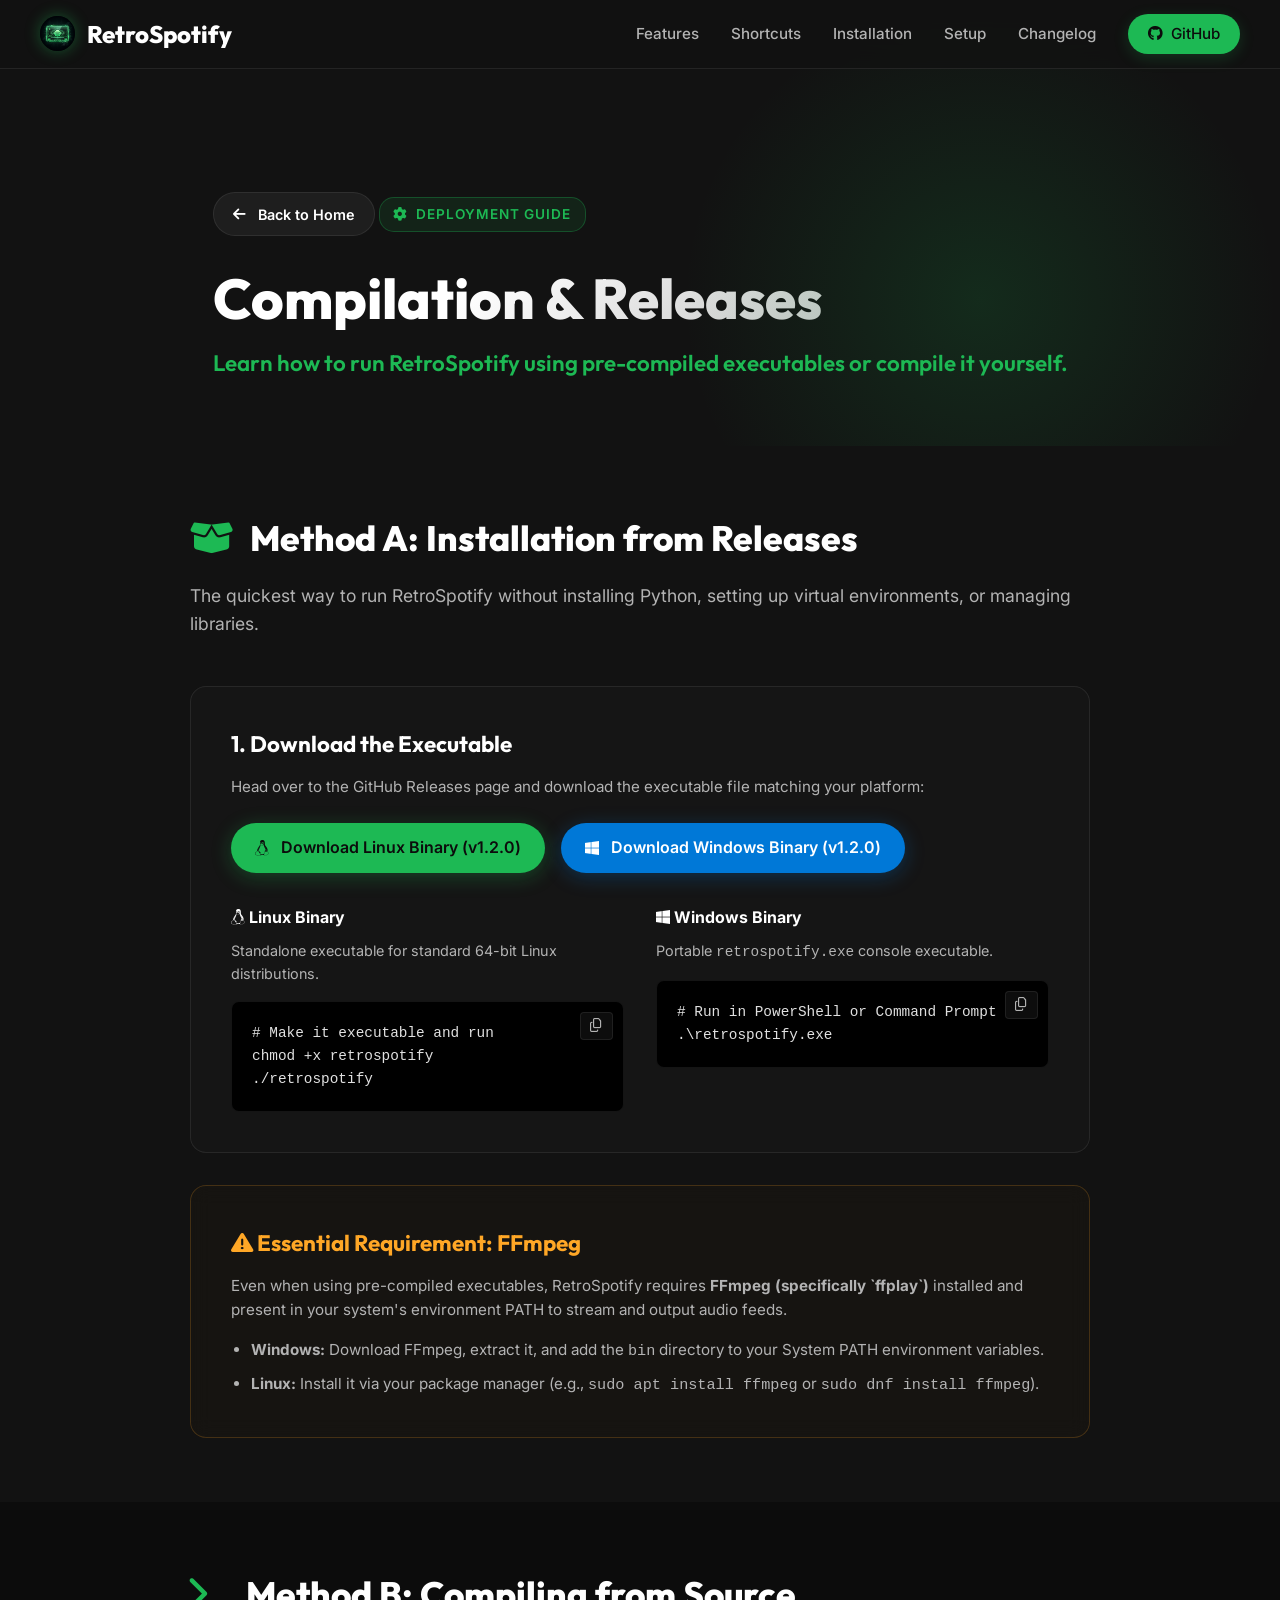
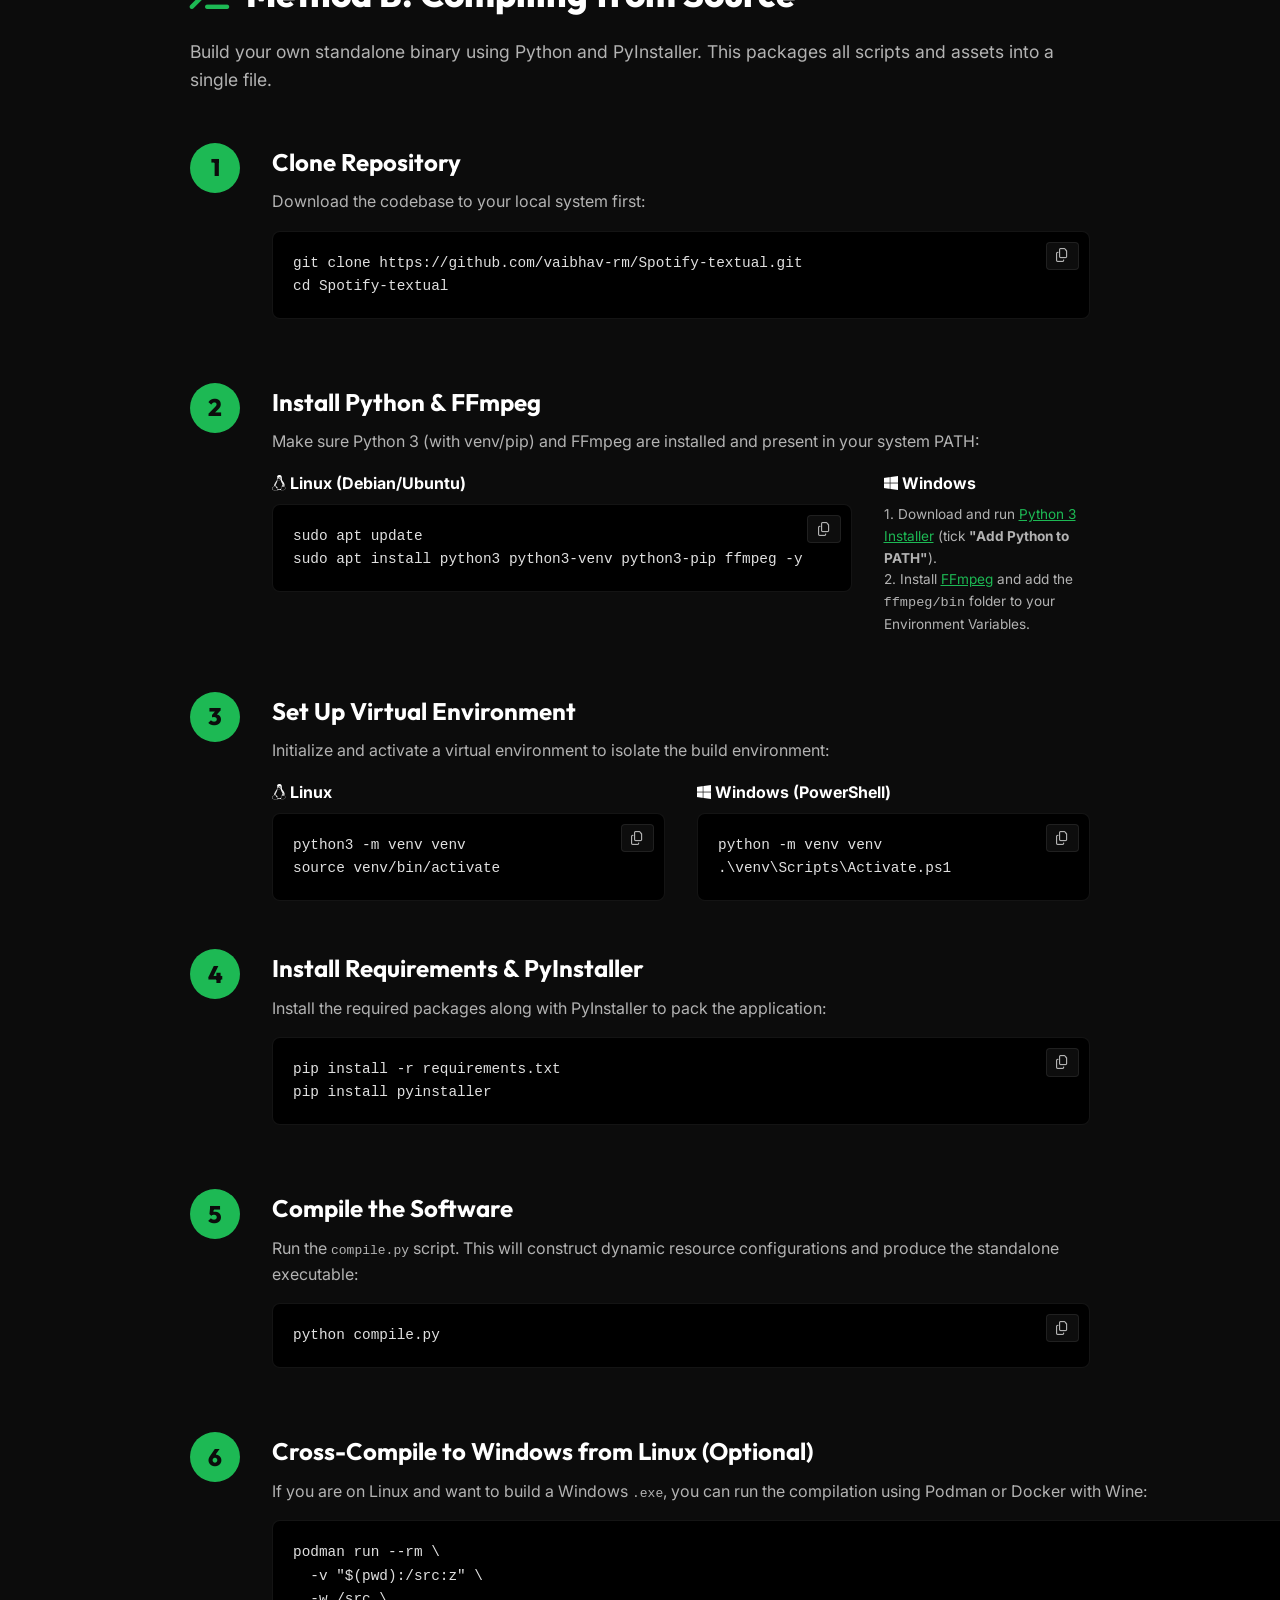
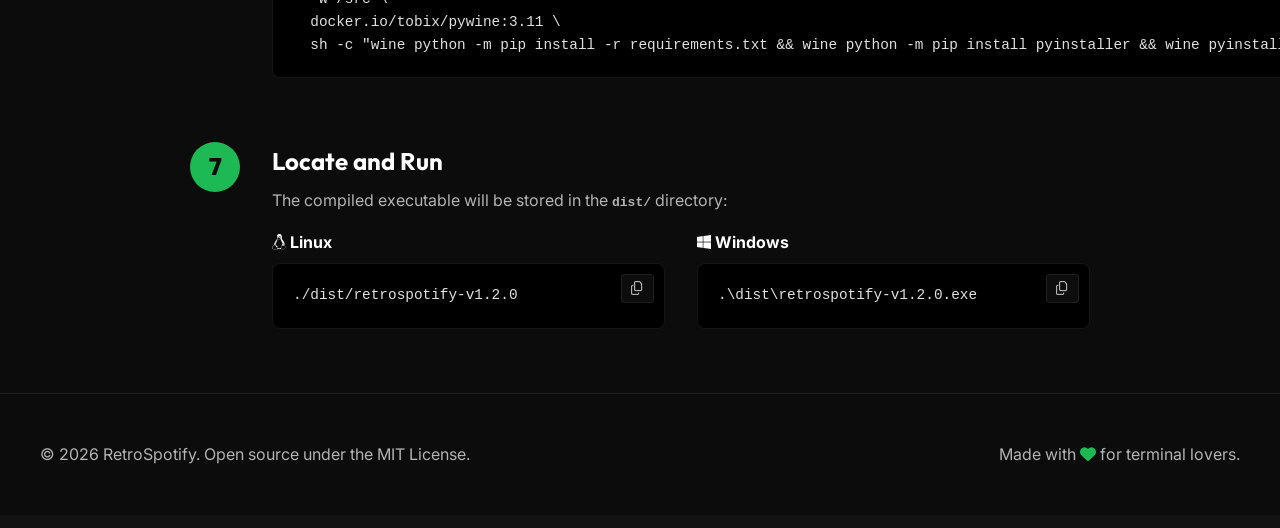
==== commit 1af415b4: "docs: wrap cross-compilation command and add separate download buttons for Windows & Linux" ====
--- a/docs/compilation.html
+++ b/docs/compilation.html
@@ -65,7 +65,10 @@
                     
                     <div style="display: flex; gap: 1rem; flex-wrap: wrap; margin-bottom: 2rem;">
                         <a href="https://github.com/vaibhav-rm/Spotify-textual/releases/tag/v1.2.0" target="_blank" class="btn btn-primary" style="padding: 0.75rem 1.5rem;">
-                            <i class="fab fa-github"></i> Get Latest Release (v1.2.0)
+                            <i class="fab fa-linux"></i> Download Linux Binary (v1.2.0)
+                        </a>
+                        <a href="https://github.com/vaibhav-rm/Spotify-textual/releases/tag/v1.2.0" target="_blank" class="btn btn-primary" style="padding: 0.75rem 1.5rem; background: #0078d7; color: white; box-shadow: 0 4px 20px rgba(0, 120, 215, 0.3);">
+                            <i class="fab fa-windows"></i> Download Windows Binary (v1.2.0)
                         </a>
                     </div>
 
@@ -210,7 +213,11 @@
                         <h3>Cross-Compile to Windows from Linux (Optional)</h3>
                         <p>If you are on Linux and want to build a Windows <code>.exe</code>, you can run the compilation using Podman or Docker with Wine:</p>
                         <div class="code-block">
-                            <pre><code>podman run --rm -v "$(pwd):/src:z" -w /src docker.io/tobix/pywine:3.11 sh -c "wine python -m pip install -r requirements.txt && wine python -m pip install pyinstaller && wine pyinstaller --clean -y retrospotify.spec"</code></pre>
+                            <pre><code>podman run --rm \
+  -v "$(pwd):/src:z" \
+  -w /src \
+  docker.io/tobix/pywine:3.11 \
+  sh -c "wine python -m pip install -r requirements.txt && wine python -m pip install pyinstaller && wine pyinstaller --clean -y retrospotify.spec"</code></pre>
                             <button class="copy-btn" onclick="copyCode(this)"><i class="far fa-copy"></i></button>
                         </div>
                     </div>
